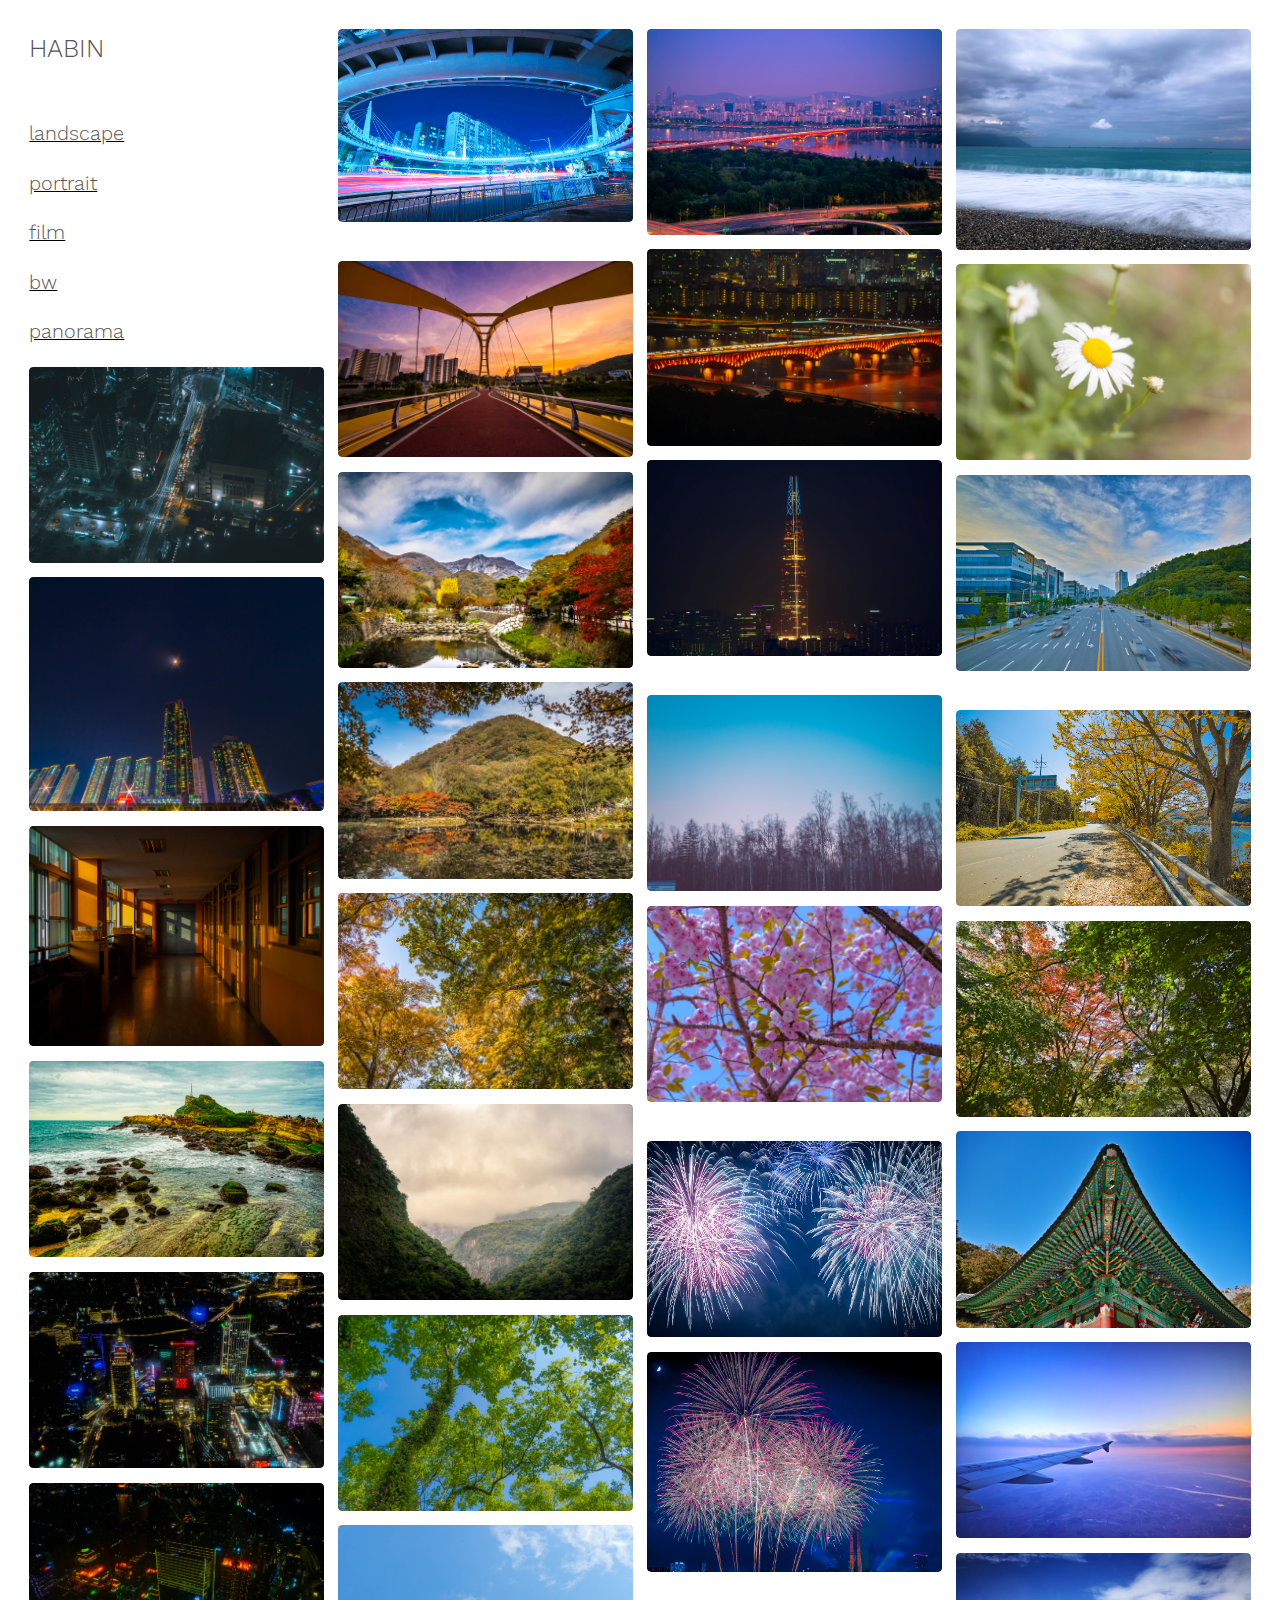
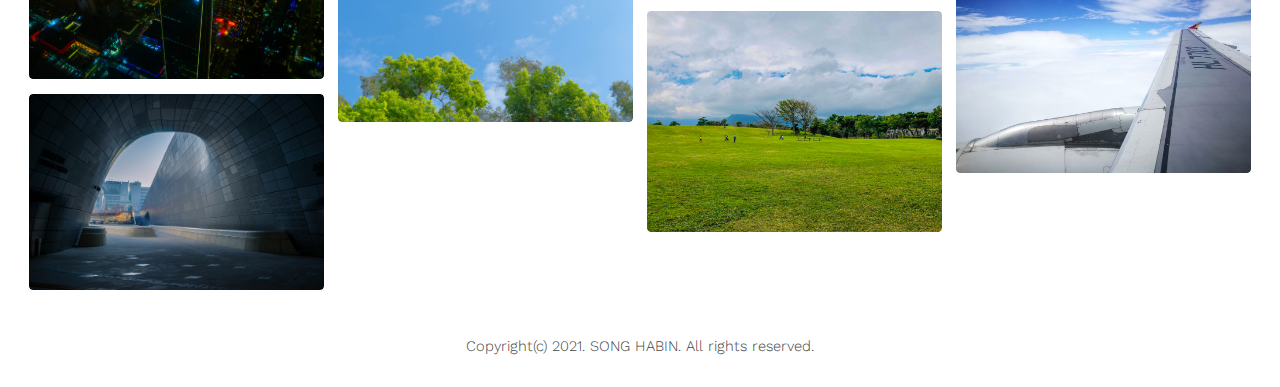
==== index.html @ 53f18022 "Update index.html" ====
<!DOCTYPE HTML>
<!--
	Radius by TEMPLATED
	templated.co @templatedco
	Released for free under the Creative Commons Attribution 3.0 license (templated.co/license)
-->
<html>
	<head>
		<title>HABIN</title>
		<meta charset="utf-8" />
		<meta name="viewport" content="width=device-width, initial-scale=1" />
		<link rel="stylesheet" href="assets/css/main.css" />
	</head>
	<body>

		

		<!-- Main -->
			<div id="main">
                
				<div class="inner">
					<div class="columns">
						<h2>HABIN<p></p></h2>
                        <a href="index.html"><h3>landscape</h3></a>
                        <a href="index2.html"><h3>portrait</h3></a>
                        <a href="index3.html"><h3>film</h3></a>
                        <a href="index4.html"><h3>bw</h3></a>
                        <a href="index5.html"><h3>panorama</h3></a>

						<!-- Column 1 (horizontal, vertical, horizontal, vertical) -->
                            <div class="image fit">
								<a href=""><img src="images/Landscape/02.jpg" alt="" /></a>
							</div>
                            <div class="image fit">
								<a href=""><img src="images/Landscape/03.jpg" alt="" /></a>
							</div>
                            <div class="image fit">
								<a href=""><img src="images/Landscape/04.jpg" alt="" /></a>
							</div>
                        
                            <div class="image fit">
								<a href=""><img src="images/Landscape/06.jpg" alt="" /></a>
							</div>
                            <div class="image fit">
								<a href=""><img src="images/Landscape/07.jpg" alt="" /></a>
							</div>
							<div class="image fit">
								<a href=""><img src="images/Landscape/08.jpg" alt="" /></a>
							</div>
                            <div class="image fit">
								<a href=""><img src="images/Landscape/09.jpg" alt="" /></a>
							</div>
                            <div class="image fit">
								<a href=""><img src="images/Landscape/010.jpg" alt="" /></a>
							</div>
                            <div class="image fit">
								<a href=""><img src="images/Landscape/011.jpg" alt="" /></a>
							</div>
                            <div class="image fit">
								<a href=""><img src="images/Landscape/012.jpg" alt="" /></a>
							</div>
                            <div class="image fit">
								<a href=""><img src="images/Landscape/013.jpg" alt="" /></a>
							</div>
                            <div class="image fit">
								<a href=""><img src="images/Landscape/014.jpg" alt="" /></a>
							</div>
							<div class="image fit">
								<a href=""><img src="images/Landscape/015.jpg" alt="" /></a>
							</div>
                            <div class="image fit">
								<a href=""><img src="images/Landscape/016.jpg" alt="" /></a>
							</div>
                            <div class="image fit">
								<a href=""><img src="images/Landscape/017.jpg" alt="" /></a>
							</div>
                            <div class="image fit">
								<a href=""><img src="images/Landscape/018.jpg" alt="" /></a>
							</div>
                            <div class="image fit">
								<a href=""><img src="images/Landscape/019.jpg" alt="" /></a>
							</div>
                            <div class="image fit">
								<a href=""><img src="images/Landscape/020.jpg" alt="" /></a>
							</div>
                            <div class="image fit">
								<a href=""><img src="images/Landscape/021.jpg" alt="" /></a>
							</div>
                            <div class="image fit">
								<a href=""><img src="images/Landscape/022.jpg" alt="" /></a>
							</div>
                            <div class="image fit">
								<a href=""><img src="images/Landscape/023.jpg" alt="" /></a>
							</div>
                            <div class="image fit">
								<a href=""><img src="images/Landscape/024.jpg" alt="" /></a>
							</div>
                            <div class="image fit">
								<a href=""><img src="images/Landscape/025.jpg" alt="" /></a>
							</div>
                        
                            <div class="image fit">
								<a href=""><img src="images/Landscape/026.jpg" alt="" /></a>
							</div>
                            <div class="image fit">
								<a href=""><img src="images/Landscape/027.jpg" alt="" /></a>
							</div>
							<div class="image fit">
								<a href=""><img src="images/Landscape/028.jpg" alt="" /></a>
							</div>
                            <div class="image fit">
								<a href=""><img src="images/Landscape/029.jpg" alt="" /></a>
							</div>
                            <div class="image fit">
								<a href=""><img src="images/Landscape/030.jpg" alt="" /></a>
							</div>
                            <div class="image fit">
								<a href=""><img src="images/Landscape/031.jpg" alt="" /></a>
							</div>
                            <div class="image fit">
								<a href=""><img src="images/Landscape/032.jpg" alt="" /></a>
							</div>
                            <div class="image fit">
								<a href=""><img src="images/Landscape/034.jpg" alt="" /></a>
							</div>
							<div class="image fit">
								<a href=""><img src="images/Landscape/035.jpg" alt="" /></a>
							</div>
                            <div class="image fit">
								<a href=""><img src="images/Landscape/037.jpg" alt="" /></a>
							</div>
                            <div class="image fit">
								<a href=""><img src="images/Landscape/038.jpg" alt="" /></a>
							</div>
                            <div class="image fit">
								<a href=""><img src="images/Landscape/040.jpg" alt="" /></a>
							</div>
                            <div class="image fit">
								<a href=""><img src="images/Landscape/air.jpg" alt="" /></a>
							</div>
                            
							
					</div>
				</div>
			</div>
        <p style="text-align:center;">Copyright(c) 2021. SONG HABIN. All rights reserved.</p>

		<!-- Scripts -->
			<script src="assets/js/jquery.min.js"></script>
			<script src="assets/js/skel.min.js"></script>
			<script src="assets/js/util.js"></script>
			<script src="assets/js/main.js"></script>

	</body>
</html>
---- assets/css/main.css ----
@import url(font-awesome.min.css);
@import url(https://fonts.googleapis.com/css?family=Pattaya|Work+Sans:400,200,300);

/*
	Radius by TEMPLATED
	templated.co @templatedco
	Released for free under the Creative Commons Attribution 3.0 license (templated.co/license)
*/

/* Reset */

	html, body, div, span, applet, object, iframe, h1, h2, h3, h4, h5, h6, p, blockquote, pre, a, abbr, acronym, address, big, cite, code, del, dfn, em, img, ins, kbd, q, s, samp, small, strike, strong, sub, sup, tt, var, b, u, i, center, dl, dt, dd, ol, ul, li, fieldset, form, label, legend, table, caption, tbody, tfoot, thead, tr, th, td, article, aside, canvas, details, embed, figure, figcaption, footer, header, hgroup, menu, nav, output, ruby, section, summary, time, mark, audio, video {
		margin: 0;
		padding: 0;
		border: 0;
		font-size: 100%;
		font: inherit;
		vertical-align: baseline;
	}

	article, aside, details, figcaption, figure, footer, header, hgroup, menu, nav, section {
		display: block;
	}

	body {
		line-height: 1;
	}

	ol, ul {
		list-style: none;
	}

	blockquote, q {
		quotes: none;
	}

	blockquote:before, blockquote:after, q:before, q:after {
		content: '';
		content: none;
	}

	table {
		border-collapse: collapse;
		border-spacing: 0;
	}

	body {
		-webkit-text-size-adjust: none;
	}

/* Box Model */

	*, *:before, *:after {
		-moz-box-sizing: border-box;
		-webkit-box-sizing: border-box;
		box-sizing: border-box;
	}

/* Basic */

	@-ms-viewport {
		width: device-width;
	}

	@media screen and (max-width: 480px) {

		html, body {
			min-width: 320px;
		}

	}

	body {
		background: #fff;
	}

		body.is-loading *, body.is-loading *:before, body.is-loading *:after {
			-moz-animation: none !important;
			-webkit-animation: none !important;
			-ms-animation: none !important;
			animation: none !important;
			-moz-transition: none !important;
			-webkit-transition: none !important;
			-ms-transition: none !important;
			transition: none !important;
		}

/* Type */

	body {
		background-color: #fff;
		color: #444;
	}

	body, input, select, textarea {
		font-family: "Work Sans", sans-serif;
		font-size: 13pt;
		font-weight: 300;
		line-height: 1.65;
	}

		@media screen and (max-width: 1680px) {

			body, input, select, textarea {
				font-size: 11pt;
			}

		}

		@media screen and (max-width: 1280px) {

			body, input, select, textarea {
				font-size: 11pt;
			}

		}

		@media screen and (max-width: 980px) {

			body, input, select, textarea {
				font-size: 12pt;
			}

		}

		@media screen and (max-width: 736px) {

			body, input, select, textarea {
				font-size: 12pt;
			}

		}

		@media screen and (max-width: 480px) {

			body, input, select, textarea {
				font-size: 12pt;
			}

		}

	a {
		text-decoration: underline;
		outline: 0;
	}

		a:hover {
			text-decoration: none;
		}

	strong, b {
		font-weight: 300;
	}

	em, i {
		font-style: italic;
	}

	p {
		margin: 0 0 2em 0;
	}

	h1, h2, h3, h4, h5, h6 {
		font-weight: 300;
		line-height: 1.5;
		margin: 0 0 1em 0;
	}

		h1 a, h2 a, h3 a, h4 a, h5 a, h6 a {
			color: inherit;
			text-decoration: none;
		}

	h2 {
		font-size: 1.75em;
	}

	h3 {
		font-size: 1.35em;
	}

	h4 {
		font-size: 1.1em;
	}

	h5 {
		font-size: 0.9em;
	}

	h6 {
		font-size: 0.7em;
	}

	sub {
		font-size: 0.8em;
		position: relative;
		top: 0.5em;
	}

	sup {
		font-size: 0.8em;
		position: relative;
		top: -0.5em;
	}

	blockquote {
		border-left: solid 4px;
		font-style: italic;
		margin: 0 0 2em 0;
		padding: 0.5em 0 0.5em 2em;
	}

	code {
		border-radius: 4px;
		border: solid 1px;
		font-family: "Courier New", monospace;
		font-size: 0.9em;
		margin: 0 0.25em;
		padding: 0.25em 0.65em;
	}

	pre {
		-webkit-overflow-scrolling: touch;
		font-family: "Courier New", monospace;
		font-size: 0.9em;
		margin: 0 0 2em 0;
	}

		pre code {
			display: block;
			line-height: 1.75;
			padding: 1em 1.5em;
			overflow-x: auto;
		}

	hr {
		border: 0;
		border-bottom: solid 1px;
		margin: 2em 0;
	}

		hr.major {
			margin: 3em 0;
		}

	.align-left {
		text-align: left;
	}

	.align-center {
		text-align: center;
	}

	.align-right {
		text-align: right;
	}

	input, select, textarea {
		color: #555;
	}

	a {
		color: #000000;
	}

	strong, b {
		color: #555;
	}

	h1, h2, h3, h4, h5, h6 {
		color: #555;
	}

	blockquote {
		border-left-color: rgba(144, 144, 144, 0.25);
	}

	code {
		background: rgba(144, 144, 144, 0.075);
		border-color: rgba(144, 144, 144, 0.25);
	}

	hr {
		border-bottom-color: rgba(144, 144, 144, 0.25);
	}

/* Box */

	.box {
		border-radius: 4px;
		border: solid 1px;
		margin-bottom: 2em;
		padding: 1.5em;
	}

		.box > :last-child,
		.box > :last-child > :last-child,
		.box > :last-child > :last-child > :last-child {
			margin-bottom: 0;
		}

		.box.alt {
			border: 0;
			border-radius: 0;
			padding: 0;
		}

	.box {
		border-color: rgba(144, 144, 144, 0.25);
	}

/* Button */

	input[type="submit"],
	input[type="reset"],
	input[type="button"],
	button,
	.button {
		-moz-appearance: none;
		-webkit-appearance: none;
		-ms-appearance: none;
		appearance: none;
		-moz-transition: background-color 0.2s ease-in-out, color 0.2s ease-in-out;
		-webkit-transition: background-color 0.2s ease-in-out, color 0.2s ease-in-out;
		-ms-transition: background-color 0.2s ease-in-out, color 0.2s ease-in-out;
		transition: background-color 0.2s ease-in-out, color 0.2s ease-in-out;
		border-radius: 4px;
		border: 0;
		cursor: pointer;
		display: inline-block;
		font-weight: 300;
		height: 2.85em;
		line-height: 2.95em;
		padding: 0 2.5em;
		text-align: center;
		text-decoration: none;
		white-space: nowrap;
	}

		input[type="submit"].icon,
		input[type="reset"].icon,
		input[type="button"].icon,
		button.icon,
		.button.icon {
			padding-left: 1.35em;
		}

			input[type="submit"].icon:before,
			input[type="reset"].icon:before,
			input[type="button"].icon:before,
			button.icon:before,
			.button.icon:before {
				margin-right: 0.5em;
			}

		input[type="submit"].alt,
		input[type="reset"].alt,
		input[type="button"].alt,
		button.alt,
		.button.alt {
			background: #FFF;
			color: #000000;
		}

		input[type="submit"].fit,
		input[type="reset"].fit,
		input[type="button"].fit,
		button.fit,
		.button.fit {
			display: block;
			margin: 0 0 1em 0;
			width: 100%;
		}

		input[type="submit"].small,
		input[type="reset"].small,
		input[type="button"].small,
		button.small,
		.button.small {
			font-size: 0.8em;
		}

		input[type="submit"].big,
		input[type="reset"].big,
		input[type="button"].big,
		button.big,
		.button.big {
			font-size: 1.35em;
		}

		input[type="submit"].disabled, input[type="submit"]:disabled,
		input[type="reset"].disabled,
		input[type="reset"]:disabled,
		input[type="button"].disabled,
		input[type="button"]:disabled,
		button.disabled,
		button:disabled,
		.button.disabled,
		.button:disabled {
			-moz-pointer-events: none;
			-webkit-pointer-events: none;
			-ms-pointer-events: none;
			pointer-events: none;
			opacity: 0.25;
		}

		@media screen and (max-width: 480px) {

			input[type="submit"],
			input[type="reset"],
			input[type="button"],
			button,
			.button {
				padding: 0;
			}

		}

/* Form */

	form {
		margin: 0 0 2em 0;
	}

	label {
		display: block;
		font-size: 0.9em;
		font-weight: 300;
		margin: 0 0 1em 0;
	}

	input[type="text"],
	input[type="password"],
	input[type="email"],
	select,
	textarea {
		-moz-appearance: none;
		-webkit-appearance: none;
		-ms-appearance: none;
		appearance: none;
		border-radius: 4px;
		border: none;
		border: solid 1px;
		color: inherit;
		display: block;
		outline: 0;
		padding: 0 1em;
		text-decoration: none;
		width: 100%;
	}

		input[type="text"]:invalid,
		input[type="password"]:invalid,
		input[type="email"]:invalid,
		select:invalid,
		textarea:invalid {
			box-shadow: none;
		}

	.select-wrapper {
		text-decoration: none;
		display: block;
		position: relative;
	}

		.select-wrapper:before {
			-moz-osx-font-smoothing: grayscale;
			-webkit-font-smoothing: antialiased;
			font-family: FontAwesome;
			font-style: normal;
			font-weight: normal;
			text-transform: none !important;
		}

		.select-wrapper:before {
			content: '\f078';
			display: block;
			height: 2.75em;
			line-height: 2.75em;
			pointer-events: none;
			position: absolute;
			right: 0;
			text-align: center;
			top: 0;
			width: 2.75em;
		}

		.select-wrapper select::-ms-expand {
			display: none;
		}

	input[type="text"],
	input[type="password"],
	input[type="email"],
	select {
		height: 2.75em;
	}

	textarea {
		padding: 0.75em 1em;
	}

	input[type="checkbox"],
	input[type="radio"] {
		-moz-appearance: none;
		-webkit-appearance: none;
		-ms-appearance: none;
		appearance: none;
		display: block;
		float: left;
		margin-right: -2em;
		opacity: 0;
		width: 1em;
		z-index: -1;
	}

		input[type="checkbox"] + label,
		input[type="radio"] + label {
			text-decoration: none;
			cursor: pointer;
			display: inline-block;
			font-size: 1em;
			font-weight: 300;
			padding-left: 2.4em;
			padding-right: 0.75em;
			position: relative;
		}

			input[type="checkbox"] + label:before,
			input[type="radio"] + label:before {
				-moz-osx-font-smoothing: grayscale;
				-webkit-font-smoothing: antialiased;
				font-family: FontAwesome;
				font-style: normal;
				font-weight: normal;
				text-transform: none !important;
			}

			input[type="checkbox"] + label:before,
			input[type="radio"] + label:before {
				border-radius: 4px;
				border: solid 1px;
				content: '';
				display: inline-block;
				height: 1.65em;
				left: 0;
				line-height: 1.58125em;
				position: absolute;
				text-align: center;
				top: 0;
				width: 1.65em;
			}

		input[type="checkbox"]:checked + label:before,
		input[type="radio"]:checked + label:before {
			content: '\f00c';
		}

	input[type="checkbox"] + label:before {
		border-radius: 4px;
	}

	input[type="radio"] + label:before {
		border-radius: 100%;
	}

	::-webkit-input-placeholder {
		opacity: 1.0;
	}

	:-moz-placeholder {
		opacity: 1.0;
	}

	::-moz-placeholder {
		opacity: 1.0;
	}

	:-ms-input-placeholder {
		opacity: 1.0;
	}

	.formerize-placeholder {
		opacity: 1.0;
	}

	label {
		color: #555;
	}

	input[type="text"],
	input[type="password"],
	input[type="email"],
	select,
	textarea {
		background: rgba(144, 144, 144, 0.075);
		border-color: rgba(144, 144, 144, 0.25);
	}

		input[type="text"]:focus,
		input[type="password"]:focus,
		input[type="email"]:focus,
		select:focus,
		textarea:focus {
			border-color: #000000;
			box-shadow: 0 0 0 1px #000000;
		}

	.select-wrapper:before {
		color: rgba(144, 144, 144, 0.25);
	}

	input[type="checkbox"] + label,
	input[type="radio"] + label {
		color: #444;
	}

		input[type="checkbox"] + label:before,
		input[type="radio"] + label:before {
			background: rgba(144, 144, 144, 0.075);
			border-color: rgba(144, 144, 144, 0.25);
		}

	input[type="checkbox"]:checked + label:before,
	input[type="radio"]:checked + label:before {
		background-color: #000000;
		border-color: #000000;
		color: #ffffff;
	}

	input[type="checkbox"]:focus + label:before,
	input[type="radio"]:focus + label:before {
		border-color: #000000;
		box-shadow: 0 0 0 1px #000000;
	}

	::-webkit-input-placeholder {
		color: #bbb !important;
	}

	:-moz-placeholder {
		color: #bbb !important;
	}

	::-moz-placeholder {
		color: #bbb !important;
	}

	:-ms-input-placeholder {
		color: #bbb !important;
	}

	.formerize-placeholder {
		color: #bbb !important;
	}

/* Icon */

	.icon {
		text-decoration: none;
		border-bottom: none;
		position: relative;
	}

		.icon:before {
			-moz-osx-font-smoothing: grayscale;
			-webkit-font-smoothing: antialiased;
			font-family: FontAwesome;
			font-style: normal;
			font-weight: normal;
			text-transform: none !important;
		}

		.icon > .label {
			display: none;
		}

/* Image */

	.image {
		border-radius: 4px;
		border: 0;
		display: inline-block;
		position: relative;
	}

		.image img {
			border-radius: 4px;
			display: block;
		}

		.image.left, .image.right {
			max-width: 40%;
		}

			.image.left img, .image.right img {
				width: 100%;
			}

		.image.left {
			float: left;
			margin: 0 1.5em 1em 0;
			top: 0.25em;
		}

		.image.right {
			float: right;
			margin: 0 0 1em 1.5em;
			top: 0.25em;
		}

		.image.fit {
			display: block;
			margin: 0 0 2em 0;
			width: 100%;
		}

			.image.fit img {
				width: 100%;
			}

		.image.main {
			display: block;
			margin: 0 0 3em 0;
			width: 100%;
		}

			.image.main img {
				width: 100%;
			}

/* List */

	ol {
		list-style: decimal;
		margin: 0 0 2em 0;
		padding-left: 1.25em;
	}

		ol li {
			padding-left: 0.25em;
		}

	ul {
		list-style: disc;
		margin: 0 0 2em 0;
		padding-left: 1em;
	}

		ul li {
			padding-left: 0.5em;
		}

		ul.alt {
			list-style: none;
			padding-left: 0;
		}

			ul.alt li {
				border-top: solid 1px;
				padding: 0.5em 0;
			}

				ul.alt li:first-child {
					border-top: 0;
					padding-top: 0;
				}

		ul.icons {
			cursor: default;
			list-style: none;
			padding-left: 0;
		}

			ul.icons li {
				display: inline-block;
				padding: 0 1em 0 0;
			}

				ul.icons li:last-child {
					padding-right: 0;
				}

				ul.icons li .icon:before {
					font-size: 2em;
				}

		ul.actions {
			cursor: default;
			list-style: none;
			padding-left: 0;
		}

			ul.actions li {
				display: inline-block;
				padding: 0 1em 0 0;
				vertical-align: middle;
			}

				ul.actions li:last-child {
					padding-right: 0;
				}

			ul.actions.small li {
				padding: 0 0.5em 0 0;
			}

			ul.actions.vertical li {
				display: block;
				padding: 1em 0 0 0;
			}

				ul.actions.vertical li:first-child {
					padding-top: 0;
				}

				ul.actions.vertical li > * {
					margin-bottom: 0;
				}

			ul.actions.vertical.small li {
				padding: 0.5em 0 0 0;
			}

				ul.actions.vertical.small li:first-child {
					padding-top: 0;
				}

			ul.actions.fit {
				display: table;
				margin-left: -1em;
				padding: 0;
				table-layout: fixed;
				width: calc(100% + 1em);
			}

				ul.actions.fit li {
					display: table-cell;
					padding: 0 0 0 1em;
				}

					ul.actions.fit li > * {
						margin-bottom: 0;
					}

				ul.actions.fit.small {
					margin-left: -0.5em;
					width: calc(100% + 0.5em);
				}

					ul.actions.fit.small li {
						padding: 0 0 0 0.5em;
					}

			@media screen and (max-width: 480px) {

				ul.actions {
					margin: 0 0 2em 0;
				}

					ul.actions li {
						padding: 1em 0 0 0;
						display: block;
						text-align: center;
						width: 100%;
					}

						ul.actions li:first-child {
							padding-top: 0;
						}

						ul.actions li > * {
							width: 100%;
							margin: 0 !important;
						}

							ul.actions li > *.icon:before {
								margin-left: -2em;
							}

					ul.actions.small li {
						padding: 0.5em 0 0 0;
					}

						ul.actions.small li:first-child {
							padding-top: 0;
						}

			}

	dl {
		margin: 0 0 2em 0;
	}

		dl dt {
			display: block;
			font-weight: 300;
			margin: 0 0 1em 0;
		}

		dl dd {
			margin-left: 2em;
		}

	ul.alt li {
		border-top-color: rgba(144, 144, 144, 0.25);
	}

/* Columns */

	.columns {
		position: relative;
		-moz-column-count: 4;
		-webkit-column-count: 4;
		column-count: 4;
		-moz-column-gap: 1em;
		-webkit-column-gap: 1em;
		column-gap: 1em;
	}

		.columns .image {
			position: relative;
			display: inline-block;
			margin: 0 0 .5em;
			width: 100%;
			overflow: hidden;
		}

			.columns .image img {
				-moz-transition: -moz-transform 0.2s ease-in-out;
				-webkit-transition: -webkit-transform 0.2s ease-in-out;
				-ms-transition: -ms-transform 0.2s ease-in-out;
				transition: transform 0.2s ease-in-out;
				-webkit-backface-visibility: hidden;
				-webkit-transform: translate3D(0, 0, 0);
			}

			.columns .image:hover img {
				-moz-transform: scale(1.1);
				-webkit-transform: scale(1.1);
				-ms-transform: scale(1.1);
				transform: scale(1.1);
			}

		@media screen and (max-width: 736px) {

			.columns {
				-moz-column-count: 2;
				-webkit-column-count: 2;
				column-count: 2;
			}

		}

		@media screen and (max-width: 480px) {

			.columns {
				-moz-column-count: 1;
				-webkit-column-count: 1;
				column-count: 1;
			}

		}

/* Preview */

	#preview {
		position: relative;
		padding: 1em;
	}

		#preview .inner {
			max-width: 70em;
			margin: 0 auto;
		}

		#preview .image {
			margin: 0;
		}

		#preview.vertical .inner {
			display: -ms-flexbox;
			display: -moz-flex;
			display: -webkit-flex;
			display: -ms-flex;
			display: flex;
		}

			#preview.vertical .inner .image {
				-ms-flex: 1 1 calc(100% - 50px);
				flex: 1 1 calc(100% - 50px);
				max-width: 100%;
				width: 50%;
			}

			#preview.vertical .inner .content {
				-ms-flex: 1 1 calc(100% - 50px);
				flex: 1 1 calc(100% - 50px);
				max-width: 100%;
				width: 50%;
			}

		#preview .nav {
			-moz-transition: background-color 0.2s ease-in-out;
			-webkit-transition: background-color 0.2s ease-in-out;
			-ms-transition: background-color 0.2s ease-in-out;
			transition: background-color 0.2s ease-in-out;
			position: fixed;
			height: 2em;
			width: 2em;
			background: #fff;
			border-radius: 100%;
			line-height: 2em;
			top: 50%;
			font-size: 1.75em;
			text-align: center;
			z-index: 10003;
		}

			#preview .nav:hover {
				background: #FFF;
			}

			#preview .nav.previous {
				left: -.4em;
			}

			#preview .nav.next {
				right: -.4em;
			}

		#preview .content {
			padding: 3em 2em;
		}

			#preview .content header h2 {
				font-size: 2.5em;
				color: #000000;
			}

		@media screen and (max-width: 1680px) {

			#preview .inner {
				max-width: 55em;
			}

		}

		@media screen and (max-width: 980px) {

			#preview.vertical .inner {
				-moz-flex-wrap: wrap;
				-webkit-flex-wrap: wrap;
				-ms-flex-wrap: wrap;
				flex-wrap: wrap;
			}

		}

		@media screen and (max-width: 736px) {

			#preview .content {
				padding: 2em;
			}

				#preview .content header h2 {
					font-size: 2em;
				}

		}

/* Section/Article */

	section.special, article.special {
		text-align: center;
	}

	header p {
		position: relative;
		margin: 0 0 1.5em 0;
	}

	header h2 + p {
		font-size: 1.25em;
		margin-top: -1em;
	}

	header h3 + p {
		font-size: 1.1em;
		margin-top: -0.8em;
	}

	header h4 + p,
	header h5 + p,
	header h6 + p {
		font-size: 0.9em;
		margin-top: -0.6em;
	}

	header p {
		color: #bbb;
	}

/* Table */

	.table-wrapper {
		-webkit-overflow-scrolling: touch;
		overflow-x: auto;
	}

	table {
		margin: 0 0 2em 0;
		width: 100%;
	}

		table tbody tr {
			border: solid 1px;
			border-left: 0;
			border-right: 0;
		}

		table td {
			padding: 0.75em 0.75em;
		}

		table th {
			font-size: 0.9em;
			font-weight: 300;
			padding: 0 0.75em 0.75em 0.75em;
			text-align: left;
		}

		table thead {
			border-bottom: solid 2px;
		}

		table tfoot {
			border-top: solid 2px;
		}

		table.alt {
			border-collapse: separate;
		}

			table.alt tbody tr td {
				border: solid 1px;
				border-left-width: 0;
				border-top-width: 0;
			}

				table.alt tbody tr td:first-child {
					border-left-width: 1px;
				}

			table.alt tbody tr:first-child td {
				border-top-width: 1px;
			}

			table.alt thead {
				border-bottom: 0;
			}

			table.alt tfoot {
				border-top: 0;
			}

	table tbody tr {
		border-color: rgba(144, 144, 144, 0.25);
	}

		table tbody tr:nth-child(2n + 1) {
			background-color: rgba(144, 144, 144, 0.075);
		}

	table th {
		color: #555;
	}

	table thead {
		border-bottom-color: rgba(144, 144, 144, 0.25);
	}

	table tfoot {
		border-top-color: rgba(144, 144, 144, 0.25);
	}

	table.alt tbody tr td {
		border-color: rgba(144, 144, 144, 0.25);
	}

/* Header */

	#header {
		-moz-transition: background 1s ease-in-out, height 0.2s ease-in-out;
		-webkit-transition: background 1s ease-in-out, height 0.2s ease-in-out;
		-ms-transition: background 1s ease-in-out, height 0.2s ease-in-out;
		transition: background 1s ease-in-out, height 0.2s ease-in-out;
		display: -moz-flex;
		display: -webkit-flex;
		display: -ms-flex;
		display: flex;
		-moz-justify-content: center;
		-webkit-justify-content: center;
		-ms-justify-content: center;
		justify-content: center;
		-moz-align-items: center;
		-webkit-align-items: center;
		-ms-align-items: center;
		align-items: center;
		display: -ms-flexbox;
		-ms-flex-align: center;
		-ms-flex-pack: center;
		background: rgba(254, 254, 254, 0.85);
		position: fixed;
		top: 0;
		width: 100%;
		height: 100vh;
		z-index: 10001;
	}

		#header .inner {
			-moz-transition: height 0.2s ease-in-out, width 0.2s ease-in-out;
			-webkit-transition: height 0.2s ease-in-out, width 0.2s ease-in-out;
			-ms-transition: height 0.2s ease-in-out, width 0.2s ease-in-out;
			transition: height 0.2s ease-in-out, width 0.2s ease-in-out;
			display: -moz-flex;
			display: -webkit-flex;
			display: -ms-flex;
			display: flex;
			-moz-flex-direction: column;
			-webkit-flex-direction: column;
			-ms-flex-direction: column;
			flex-direction: column;
			-moz-justify-content: center;
			-webkit-justify-content: center;
			-ms-justify-content: center;
			justify-content: center;
			-moz-align-items: center;
			-webkit-align-items: center;
			-ms-align-items: center;
			align-items: center;
			display: -ms-flexbox;
			-ms-flex-align: center;
			-ms-flex-pack: center;
			background: #000000;
			border-radius: 100%;
			width: 35em;
			height: 35em;
			padding: 4em;
			text-align: center;
			box-shadow: 0 0 0 1em #FFF;
			cursor: default;
		}

			#header .inner .content {
				-moz-transition: opacity 1s ease-in-out;
				-webkit-transition: opacity 1s ease-in-out;
				-ms-transition: opacity 1s ease-in-out;
				transition: opacity 1s ease-in-out;
				opacity: 1;
			}

				#header .inner .content h1 {
					font-size: 4em;
					font-family: 'Pattaya', sans-serif;
					margin: 0 0 .25em 0;
					color: #fff;
				}

				#header .inner .content h2 {
					font-size: 1.5em;
					color: #fff;
					margin: 0 0 1em 0;
				}

			#header .inner .button {
				-moz-transition: background 1s ease-in-out;
				-webkit-transition: background 1s ease-in-out;
				-ms-transition: background 1s ease-in-out;
				transition: background 1s ease-in-out;
				margin: 0;
				border-radius: 30px;
			}

				#header .inner .button.hidden {
					display: none;
					cursor: pointer;
				}

			#header .inner.hidden {
				display: none;
			}

		#header.hide, #header.preview {
			-moz-transition: background 0.2s ease-in-out, height 1s ease-in-out;
			-webkit-transition: background 0.2s ease-in-out, height 1s ease-in-out;
			-ms-transition: background 0.2s ease-in-out, height 1s ease-in-out;
			transition: background 0.2s ease-in-out, height 1s ease-in-out;
			background: none;
			height: 0;
		}

			#header.hide .inner, #header.preview .inner {
				height: 6em;
				width: 6em;
				padding: 2em;
			}

				#header.hide .inner .content, #header.preview .inner .content {
					opacity: 0;
				}

					#header.hide .inner .content h1, #header.preview .inner .content h1 {
						display: none;
					}

					#header.hide .inner .content h2, #header.preview .inner .content h2 {
						display: none;
					}

			#header.hide .button.big, #header.preview .button.big {
				display: none;
			}

			#header.hide .button.hidden, #header.preview .button.hidden {
				text-decoration: none;
				padding-top: 1.5em;
				padding-left: 0;
				padding-right: 0;
				background: none;
				display: inline-block;
			}

				#header.hide .button.hidden:before, #header.preview .button.hidden:before {
					-moz-osx-font-smoothing: grayscale;
					-webkit-font-smoothing: antialiased;
					font-family: FontAwesome;
					font-style: normal;
					font-weight: normal;
					text-transform: none !important;
				}

				#header.hide .button.hidden:before, #header.preview .button.hidden:before {
					content: '\f015';
					color: #FFF;
					font-size: 1.5em;
				}

				#header.hide .button.hidden span, #header.preview .button.hidden span {
					display: none;
				}

		@media screen and (max-width: 736px) {

			#header .inner {
				width: 25em;
				height: 25em;
				font-size: .75em;
				padding: 3em;
			}

		}

		@media screen and (max-width: 480px) {

			#header .inner {
				width: 26em;
				height: 26em;
				padding: 2em;
				font-size: .65em;
			}

				#header .inner .button {
					padding-left: 2em;
					padding-right: 2em;
				}

		}

/* Main */

	#main {
		padding: 2em;
	}

		#main .inner {
			max-width: 100%;
		}

/* Footer */

	#footer {
		-moz-transition: bottom 0.2s ease;
		-webkit-transition: bottom 0.2s ease;
		-ms-transition: bottom 0.2s ease;
		transition: bottom 0.2s ease;
		position: fixed;
		bottom: -20em;
		color: #FFF;
		left: 0;
		width: 100%;
		text-align: center;
		z-index: 9999;
	}

		#footer.show {
			bottom: 0;
		}

		#footer .info {
			position: relative;
			display: inline-block;
			text-decoration: none;
			border-radius: 50% 50% 0 0;
			background: #000000;
			width: 3em;
			height: 3em;
			margin-bottom: -1.75em;
			color: #FFF;
			font-size: 1.25em;
			padding-top: .35em;
		}

			#footer .info span {
				display: none;
			}

		#footer .inner {
			display: -moz-flex;
			display: -webkit-flex;
			display: -ms-flex;
			display: flex;
			-moz-justify-content: center;
			-webkit-justify-content: center;
			-ms-justify-content: center;
			justify-content: center;
			-moz-align-items: stretch;
			-webkit-align-items: stretch;
			-ms-align-items: stretch;
			align-items: stretch;
			display: -ms-flexbox;
			-ms-flex-align: center;
			-ms-flex-pack: center;
			position: relative;
			z-index: 10003;
			background: #000000;
			padding: 2em;
			height: 20em;
		}

			#footer .inner .content,
			#footer .inner .copyright {
				width: 50%;
				text-align: left;
				color: rgba(255, 255, 255, 0.75);
				padding: 2em;
				display: inline-block;
			}

				#footer .inner .content h3,
				#footer .inner .copyright h3 {
					color: #FFF;
					font-size: 1.75em;
				}

				#footer .inner .content a,
				#footer .inner .copyright a {
					color: #FFF;
				}

					#footer .inner .content a:hover,
					#footer .inner .copyright a:hover {
						color: rgba(255, 255, 255, 0.75);
					}

				#footer .inner .content p,
				#footer .inner .copyright p {
					margin: 0;
				}

			#footer .inner .copyright ul {
				border-bottom: 1px solid rgba(255, 255, 255, 0.15);
				padding-bottom: 1em;
			}

		@media screen and (max-width: 980px) {

			#footer {
				position: relative;
				bottom: 0;
			}

				#footer .inner {
					height: auto;
					display: block;
				}

					#footer .inner .content,
					#footer .inner .copyright {
						display: block;
						width: 100%;
						text-align: center;
					}

				#footer .info {
					display: none;
				}

		}

		@media screen and (max-width: 480px) {

			#footer .inner {
				padding: 2em;
			}

				#footer .inner .content,
				#footer .inner .copyright {
					padding: 1em;
				}

		}
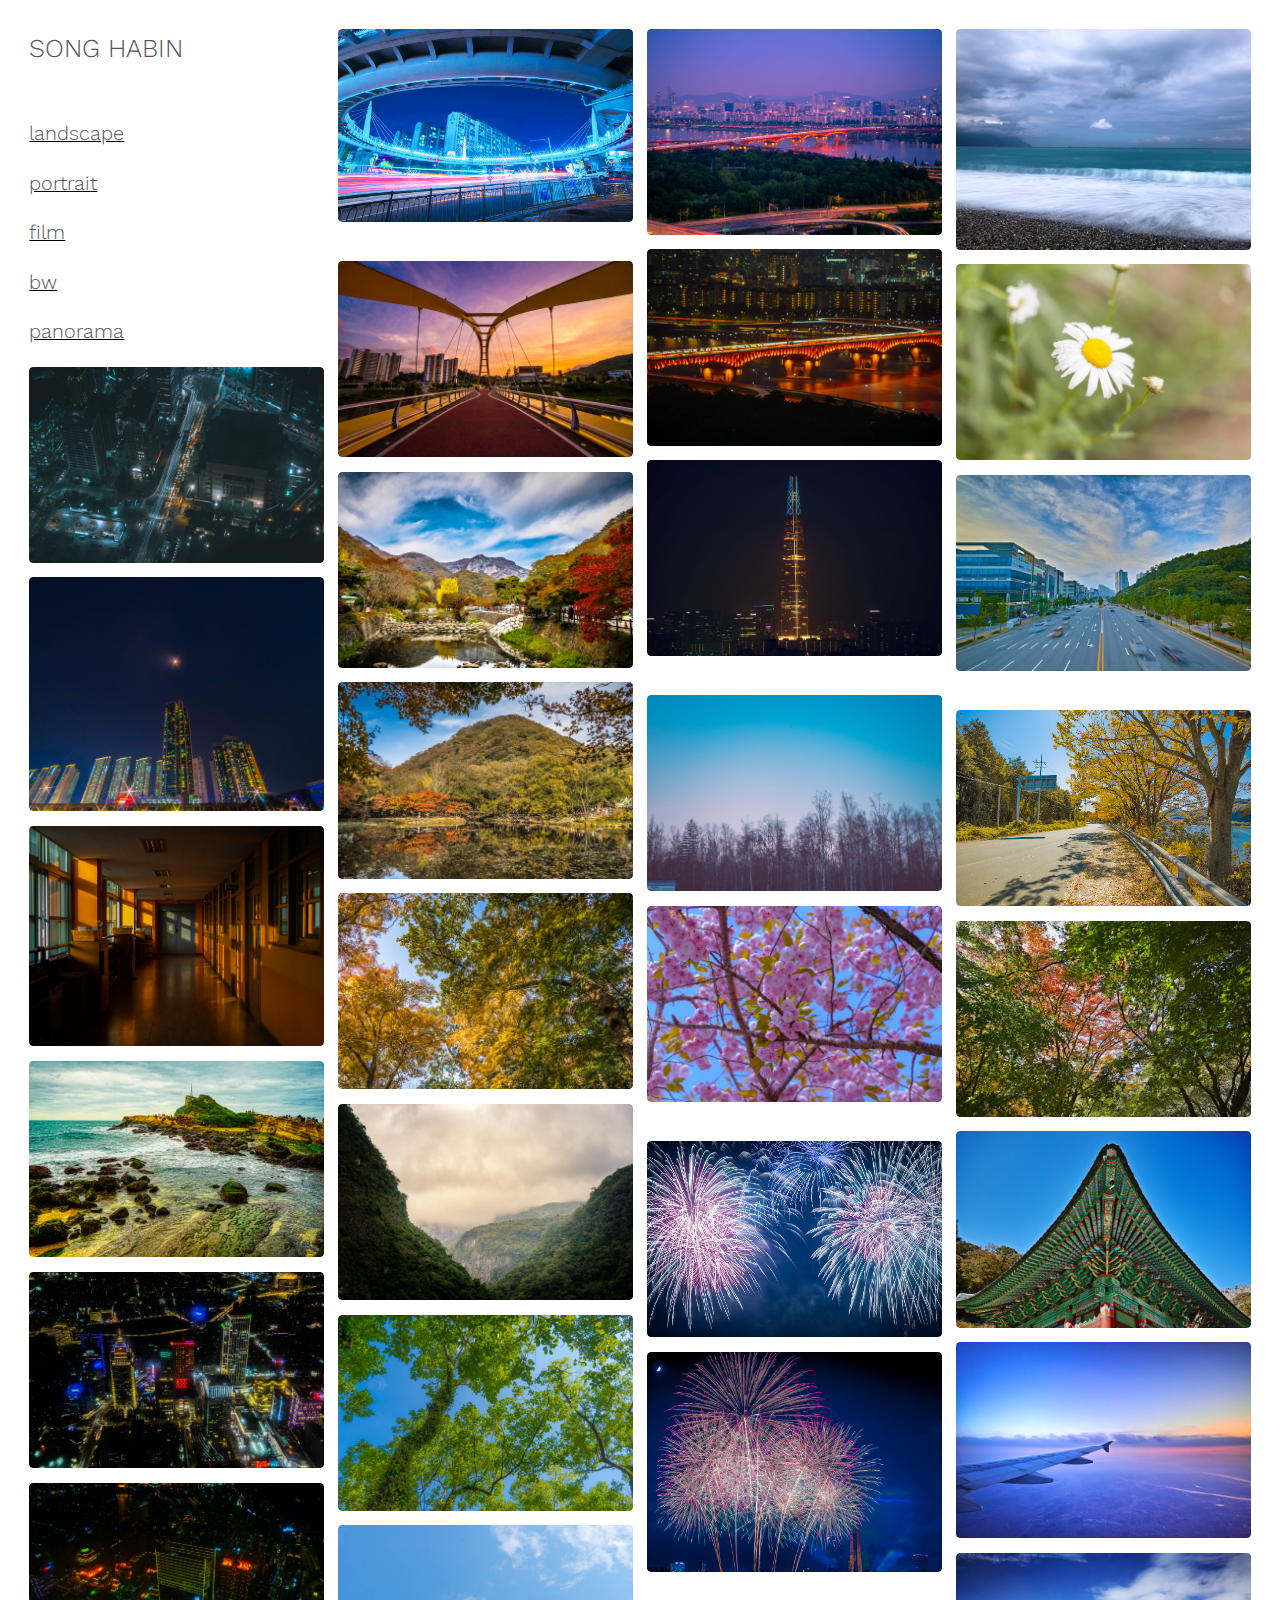
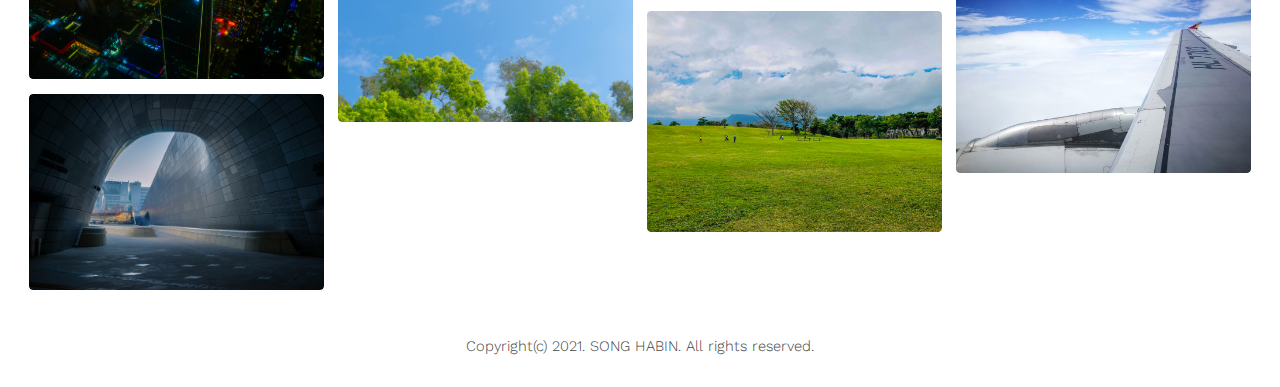
==== commit aa4f9f89: "test" ====
--- a/index.html
+++ b/index.html
@@ -20,7 +20,7 @@
                 
 				<div class="inner">
 					<div class="columns">
-						<h2>HABIN<p></p></h2>
+						<h2>SONG HABIN<p></p></h2>
                         <a href="index.html"><h3>landscape</h3></a>
                         <a href="index2.html"><h3>portrait</h3></a>
                         <a href="index3.html"><h3>film</h3></a>
@@ -138,6 +138,12 @@
                             <div class="image fit">
 								<a href=""><img src="images/Landscape/air.jpg" alt="" /></a>
 							</div>
+                            <div class="image fit">
+								<a href=""><img src="images/Landscape/041.jpg" alt="" /></a>
+							</div>
+                            <div class="image fit">
+								<a href=""><img src="images/Landscape/042.jpg" alt="" /></a>
+							</div>
                             
 							
 					</div>
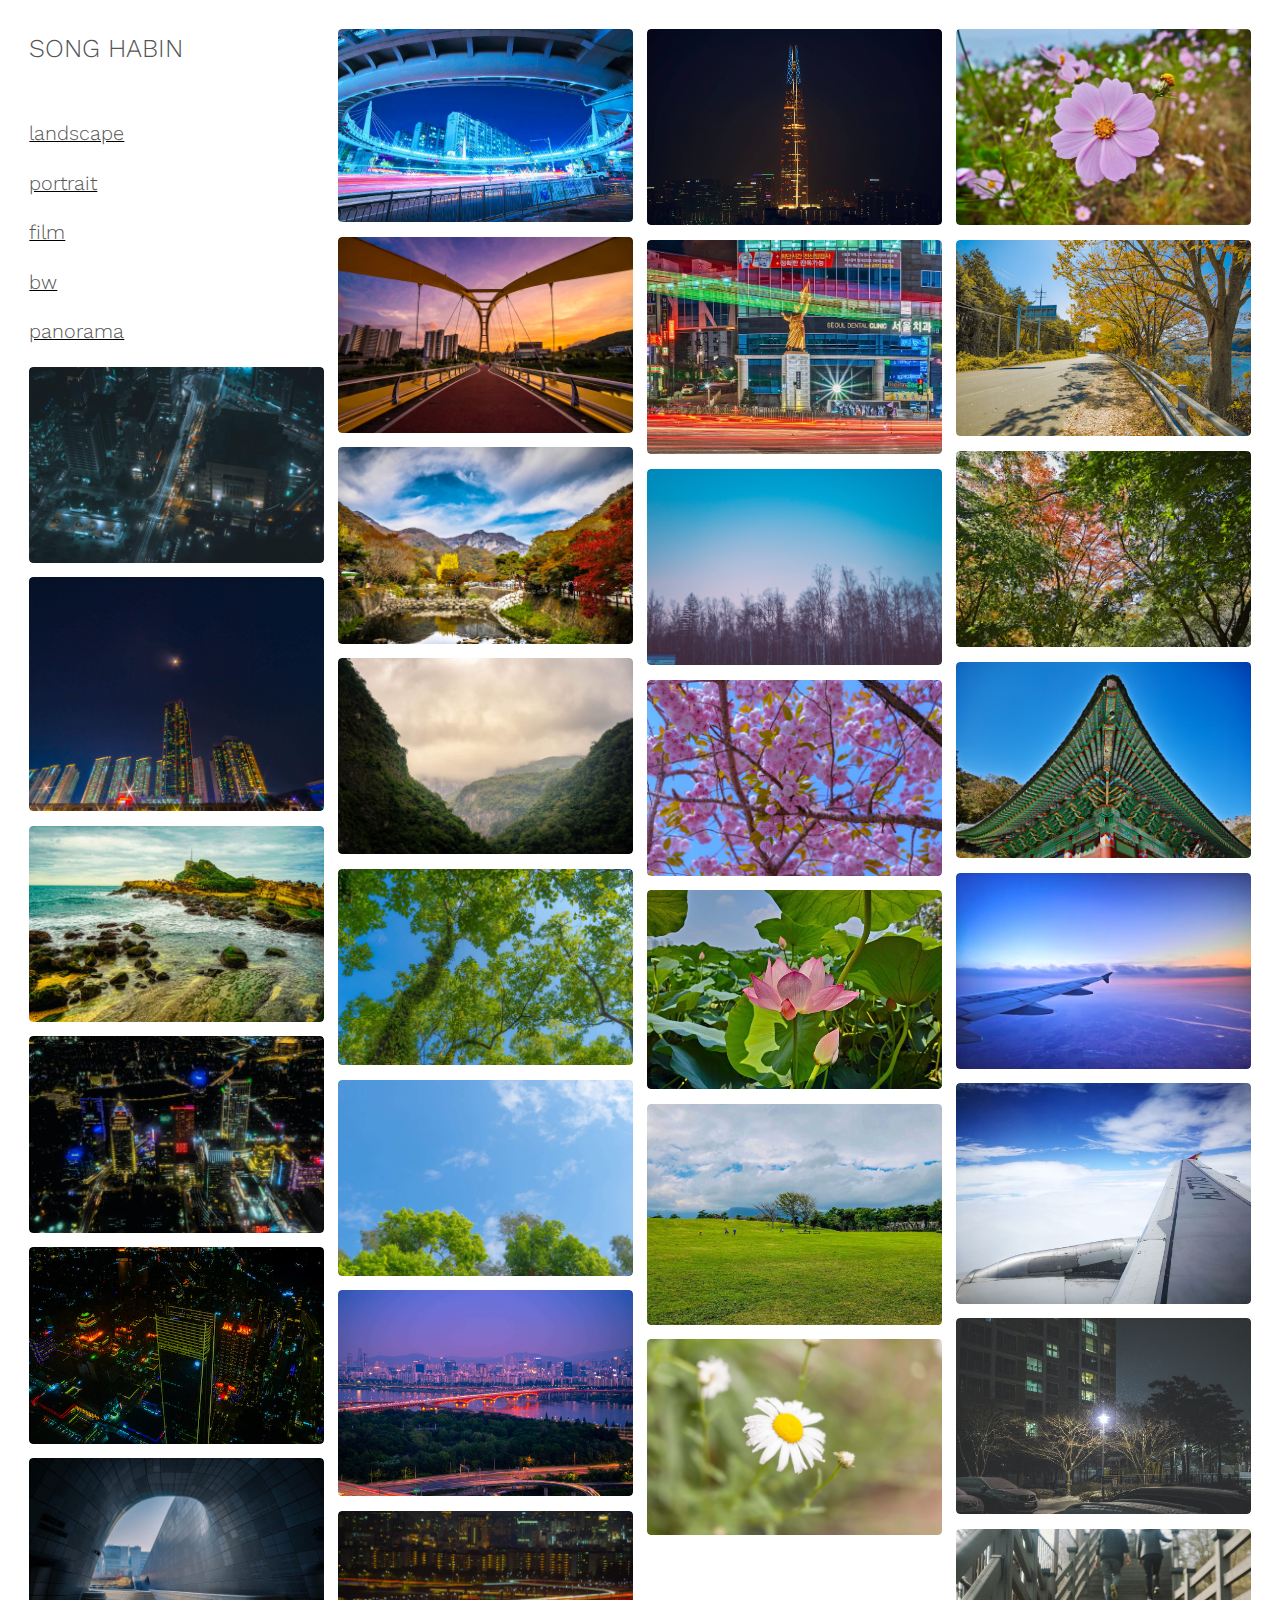
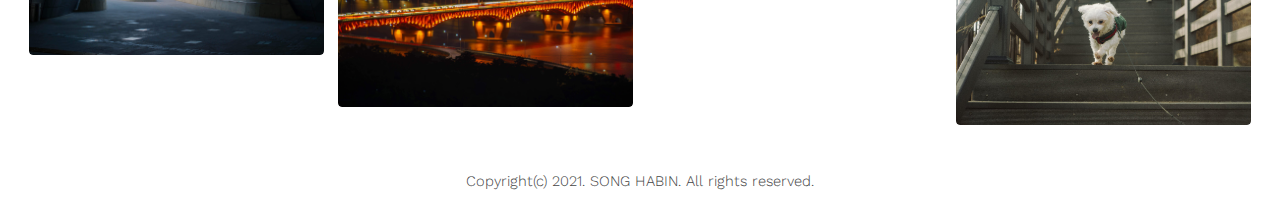
==== commit f4767d04: "photo_remove" ====
--- a/index.html
+++ b/index.html
@@ -35,10 +35,6 @@
 								<a href=""><img src="images/Landscape/03.jpg" alt="" /></a>
 							</div>
                             <div class="image fit">
-								<a href=""><img src="images/Landscape/04.jpg" alt="" /></a>
-							</div>
-                        
-                            <div class="image fit">
 								<a href=""><img src="images/Landscape/06.jpg" alt="" /></a>
 							</div>
                             <div class="image fit">
@@ -54,20 +50,12 @@
 								<a href=""><img src="images/Landscape/010.jpg" alt="" /></a>
 							</div>
                             <div class="image fit">
-								<a href=""><img src="images/Landscape/011.jpg" alt="" /></a>
-							</div>
-                            <div class="image fit">
 								<a href=""><img src="images/Landscape/012.jpg" alt="" /></a>
 							</div>
                             <div class="image fit">
 								<a href=""><img src="images/Landscape/013.jpg" alt="" /></a>
 							</div>
-                            <div class="image fit">
-								<a href=""><img src="images/Landscape/014.jpg" alt="" /></a>
-							</div>
-							<div class="image fit">
-								<a href=""><img src="images/Landscape/015.jpg" alt="" /></a>
-							</div>
+                            
                             <div class="image fit">
 								<a href=""><img src="images/Landscape/016.jpg" alt="" /></a>
 							</div>
@@ -98,28 +86,13 @@
                             <div class="image fit">
 								<a href=""><img src="images/Landscape/025.jpg" alt="" /></a>
 							</div>
-                        
-                            <div class="image fit">
-								<a href=""><img src="images/Landscape/026.jpg" alt="" /></a>
-							</div>
-                            <div class="image fit">
-								<a href=""><img src="images/Landscape/027.jpg" alt="" /></a>
-							</div>
-							<div class="image fit">
-								<a href=""><img src="images/Landscape/028.jpg" alt="" /></a>
-							</div>
                             <div class="image fit">
 								<a href=""><img src="images/Landscape/029.jpg" alt="" /></a>
 							</div>
                             <div class="image fit">
-								<a href=""><img src="images/Landscape/030.jpg" alt="" /></a>
-							</div>
-                            <div class="image fit">
 								<a href=""><img src="images/Landscape/031.jpg" alt="" /></a>
 							</div>
-                            <div class="image fit">
-								<a href=""><img src="images/Landscape/032.jpg" alt="" /></a>
-							</div>
+                            
                             <div class="image fit">
 								<a href=""><img src="images/Landscape/034.jpg" alt="" /></a>
 							</div>
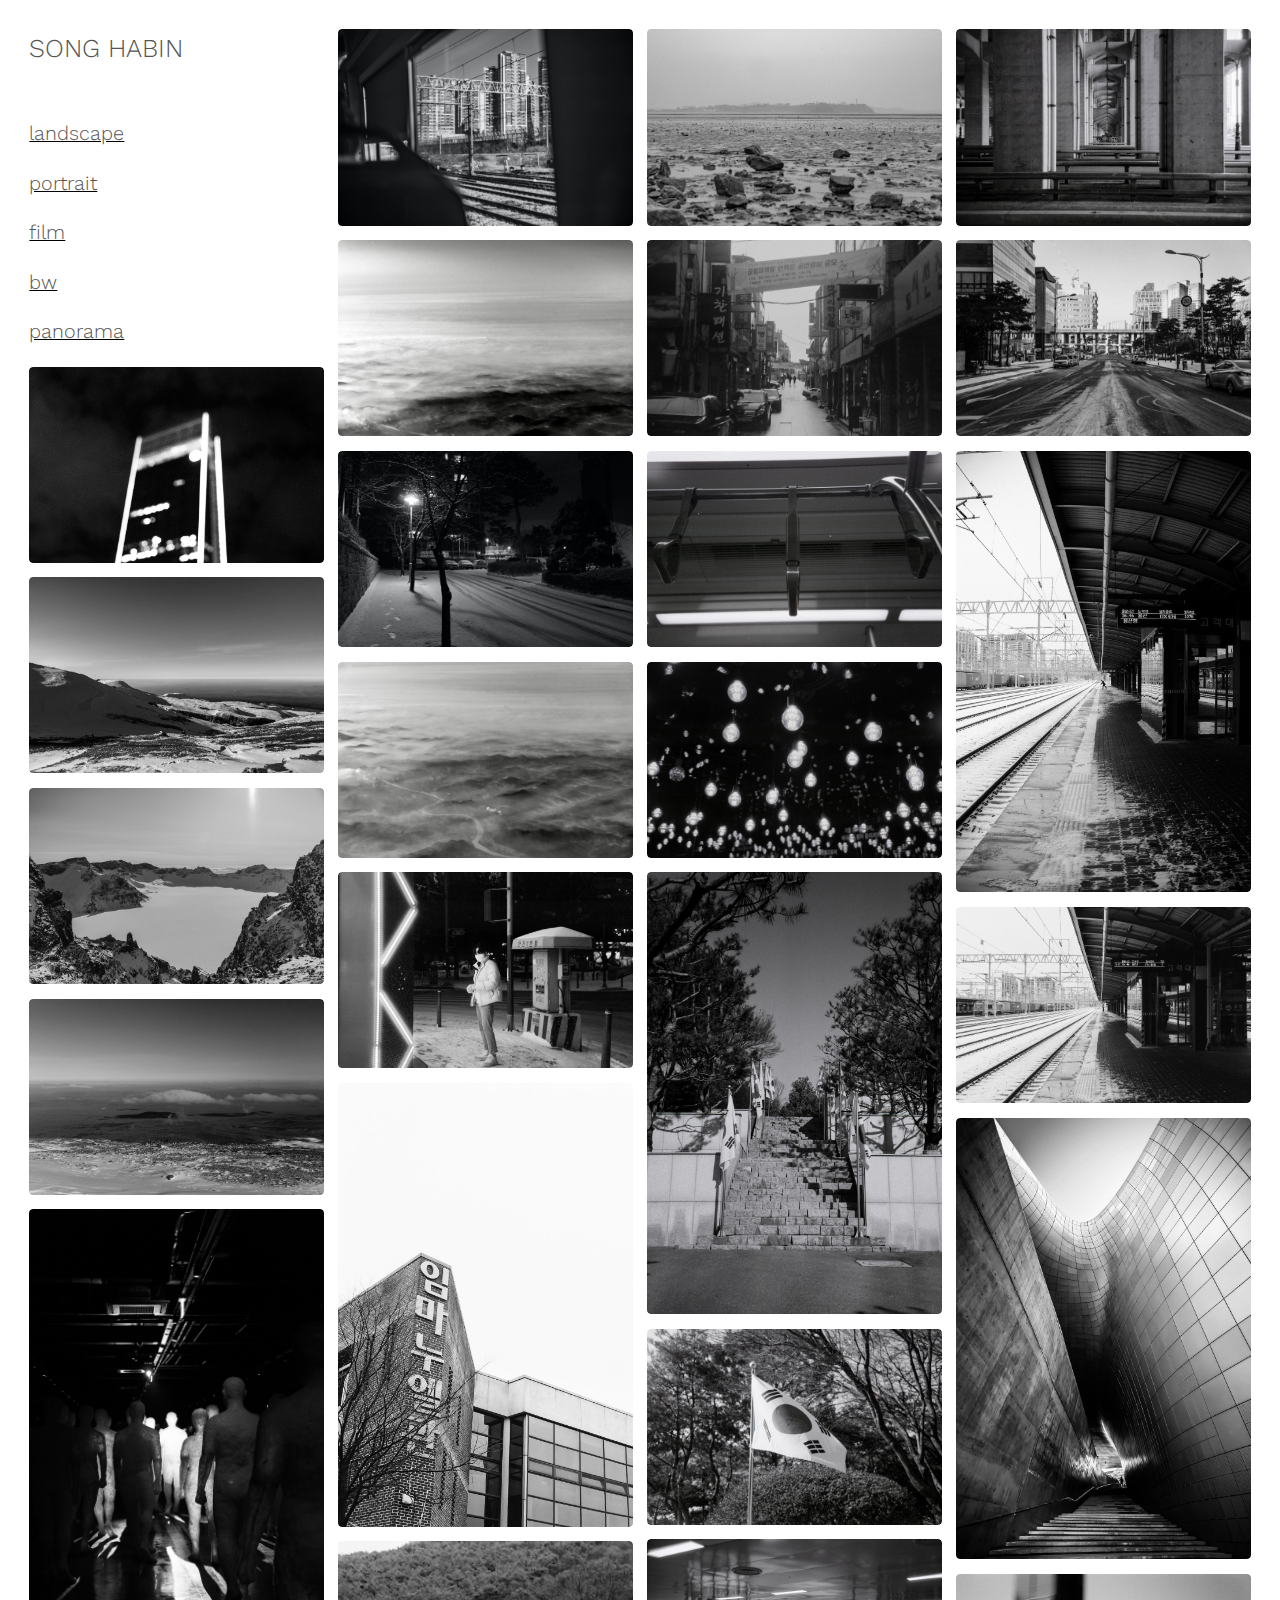
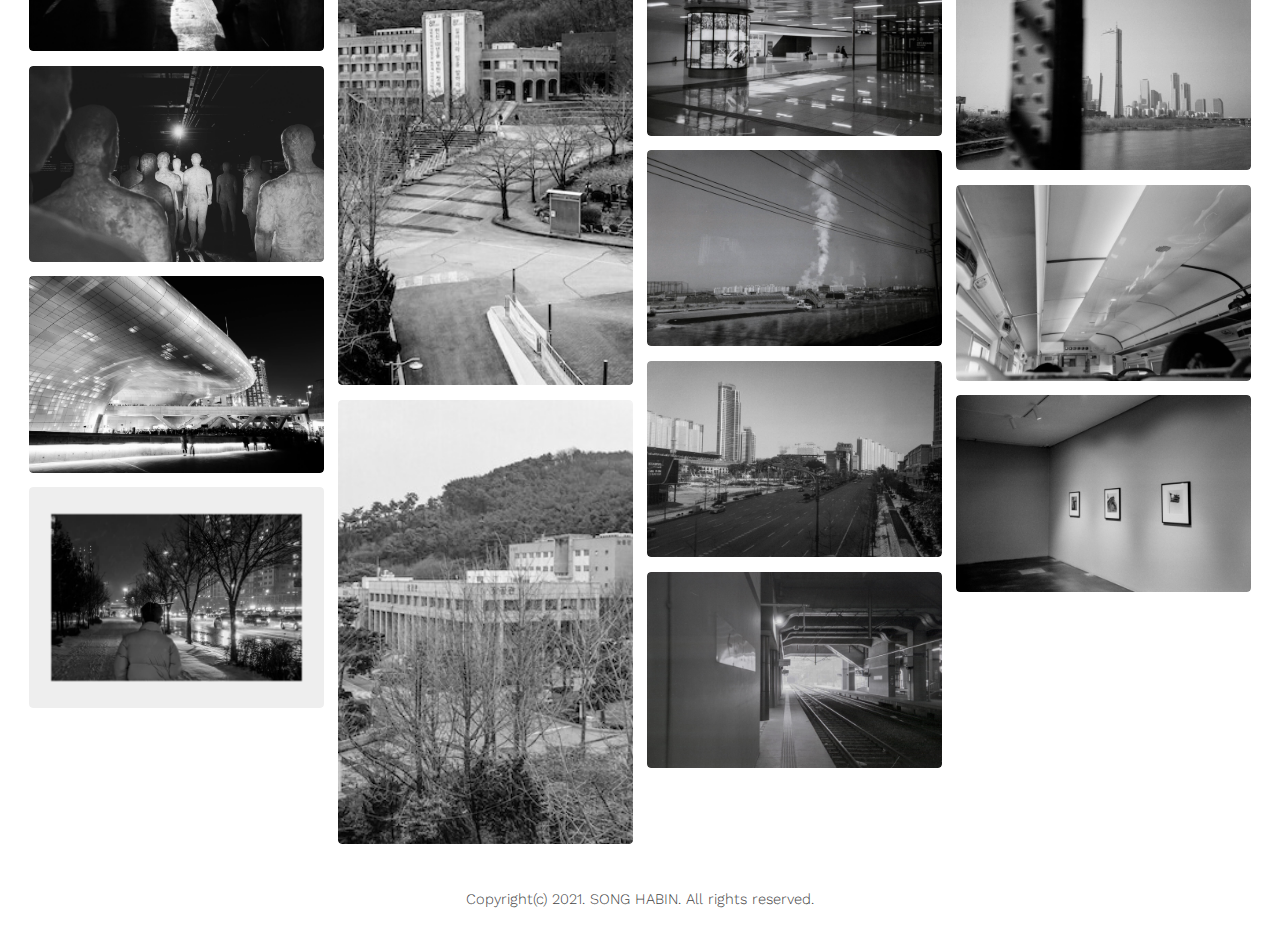
==== commit 4aa4bffa: "index" ====
--- a/index.html
+++ b/index.html
@@ -21,108 +21,124 @@
 				<div class="inner">
 					<div class="columns">
 						<h2>SONG HABIN<p></p></h2>
-                        <a href="index.html"><h3>landscape</h3></a>
+                        <a href="index1.html"><h3>landscape</h3></a>
                         <a href="index2.html"><h3>portrait</h3></a>
                         <a href="index3.html"><h3>film</h3></a>
                         <a href="index4.html"><h3>bw</h3></a>
                         <a href="index5.html"><h3>panorama</h3></a>
 
 						<!-- Column 1 (horizontal, vertical, horizontal, vertical) -->
-                            <div class="image fit">
-								<a href=""><img src="images/Landscape/02.jpg" alt="" /></a>
+							<div class="image fit">
+								<a href=""><img src="images/BW/01.jpg" alt="" /></a>
 							</div>
                             <div class="image fit">
-								<a href=""><img src="images/Landscape/03.jpg" alt="" /></a>
+								<a href=""><img src="images/BW/02.jpg" alt="" /></a>
 							</div>
                             <div class="image fit">
-								<a href=""><img src="images/Landscape/06.jpg" alt="" /></a>
+								<a href=""><img src="images/BW/03.jpg" alt="" /></a>
 							</div>
                             <div class="image fit">
-								<a href=""><img src="images/Landscape/07.jpg" alt="" /></a>
-							</div>
-							<div class="image fit">
-								<a href=""><img src="images/Landscape/08.jpg" alt="" /></a>
+								<a href=""><img src="images/BW/04.jpg" alt="" /></a>
 							</div>
                             <div class="image fit">
-								<a href=""><img src="images/Landscape/09.jpg" alt="" /></a>
+								<a href=""><img src="images/BW/06.jpg" alt="" /></a>
 							</div>
                             <div class="image fit">
-								<a href=""><img src="images/Landscape/010.jpg" alt="" /></a>
+								<a href=""><img src="images/BW/07.jpg" alt="" /></a>
 							</div>
                             <div class="image fit">
-								<a href=""><img src="images/Landscape/012.jpg" alt="" /></a>
+								<a href=""><img src="images/BW/08.jpg" alt="" /></a>
 							</div>
                             <div class="image fit">
-								<a href=""><img src="images/Landscape/013.jpg" alt="" /></a>
+								<a href=""><img src="images/BW/09.jpg" alt="" /></a>
+							</div>
+                            <div class="image fit">
+								<a href=""><img src="images/BW/010.jpg" alt="" /></a>
+							</div>
+                            <div class="image fit">
+								<a href=""><img src="images/BW/011.jpg" alt="" /></a>
+							</div>
+                            <div class="image fit">
+								<a href=""><img src="images/BW/012.jpg" alt="" /></a>
+							</div>
+                            <div class="image fit">
+								<a href=""><img src="images/BW/013.jpg" alt="" /></a>
+							</div>
+                            <div class="image fit">
+								<a href=""><img src="images/BW/014.jpg" alt="" /></a>
+							</div>
+                            <div class="image fit">
+								<a href=""><img src="images/BW/015.jpg" alt="" /></a>
+							</div>
+                            <div class="image fit">
+								<a href=""><img src="images/BW/016.jpg" alt="" /></a>
+							</div>
+                            <div class="image fit">
+								<a href=""><img src="images/BW/017.jpg" alt="" /></a>
+							</div>
+							
+                            <div class="image fit">
+								<a href=""><img src="images/BW/020.jpg" alt="" /></a>
+							</div>
+                            <div class="image fit">
+								<a href=""><img src="images/BW/027.jpg" alt="" /></a>
 							</div>
                             
                             <div class="image fit">
-								<a href=""><img src="images/Landscape/016.jpg" alt="" /></a>
+								<a href=""><img src="images/BW/030.jpg" alt="" /></a>
 							</div>
                             <div class="image fit">
-								<a href=""><img src="images/Landscape/017.jpg" alt="" /></a>
+								<a href=""><img src="images/BW/031.jpg" alt="" /></a>
 							</div>
                             <div class="image fit">
-								<a href=""><img src="images/Landscape/018.jpg" alt="" /></a>
+								<a href=""><img src="images/BW/032.jpg" alt="" /></a>
 							</div>
                             <div class="image fit">
-								<a href=""><img src="images/Landscape/019.jpg" alt="" /></a>
+								<a href=""><img src="images/BW/033.jpg" alt="" /></a>
 							</div>
                             <div class="image fit">
-								<a href=""><img src="images/Landscape/020.jpg" alt="" /></a>
+								<a href=""><img src="images/BW/034.jpg" alt="" /></a>
 							</div>
                             <div class="image fit">
-								<a href=""><img src="images/Landscape/021.jpg" alt="" /></a>
+								<a href=""><img src="images/BW/035.jpg" alt="" /></a>
 							</div>
                             <div class="image fit">
-								<a href=""><img src="images/Landscape/022.jpg" alt="" /></a>
+								<a href=""><img src="images/BW/036.jpg" alt="" /></a>
 							</div>
                             <div class="image fit">
-								<a href=""><img src="images/Landscape/023.jpg" alt="" /></a>
+								<a href=""><img src="images/BW/037.jpg" alt="" /></a>
 							</div>
                             <div class="image fit">
-								<a href=""><img src="images/Landscape/024.jpg" alt="" /></a>
+								<a href=""><img src="images/BW/038.jpg" alt="" /></a>
 							</div>
                             <div class="image fit">
-								<a href=""><img src="images/Landscape/025.jpg" alt="" /></a>
+								<a href=""><img src="images/BW/039.jpg" alt="" /></a>
 							</div>
                             <div class="image fit">
-								<a href=""><img src="images/Landscape/029.jpg" alt="" /></a>
+								<a href=""><img src="images/BW/040.jpg" alt="" /></a>
 							</div>
                             <div class="image fit">
-								<a href=""><img src="images/Landscape/031.jpg" alt="" /></a>
+								<a href=""><img src="images/BW/041.jpg" alt="" /></a>
+							</div>
+                            <div class="image fit">
+								<a href=""><img src="images/BW/042.jpg" alt="" /></a>
+							</div>
+                            <div class="image fit">
+								<a href=""><img src="images/BW/043.jpg" alt="" /></a>
+							</div>
+                            <div class="image fit">
+								<a href=""><img src="images/BW/044.jpg" alt="" /></a>
+							</div>
+                            <div class="image fit">
+								<a href=""><img src="images/BW/045.jpg" alt="" /></a>
 							</div>
                             
-                            <div class="image fit">
-								<a href=""><img src="images/Landscape/034.jpg" alt="" /></a>
-							</div>
-							<div class="image fit">
-								<a href=""><img src="images/Landscape/035.jpg" alt="" /></a>
-							</div>
-                            <div class="image fit">
-								<a href=""><img src="images/Landscape/037.jpg" alt="" /></a>
-							</div>
-                            <div class="image fit">
-								<a href=""><img src="images/Landscape/038.jpg" alt="" /></a>
-							</div>
-                            <div class="image fit">
-								<a href=""><img src="images/Landscape/040.jpg" alt="" /></a>
-							</div>
-                            <div class="image fit">
-								<a href=""><img src="images/Landscape/air.jpg" alt="" /></a>
-							</div>
-                            <div class="image fit">
-								<a href=""><img src="images/Landscape/041.jpg" alt="" /></a>
-							</div>
-                            <div class="image fit">
-								<a href=""><img src="images/Landscape/042.jpg" alt="" /></a>
-							</div>
                             
-							
 					</div>
 				</div>
 			</div>
         <p style="text-align:center;">Copyright(c) 2021. SONG HABIN. All rights reserved.</p>
+
 
 		<!-- Scripts -->
 			<script src="assets/js/jquery.min.js"></script>
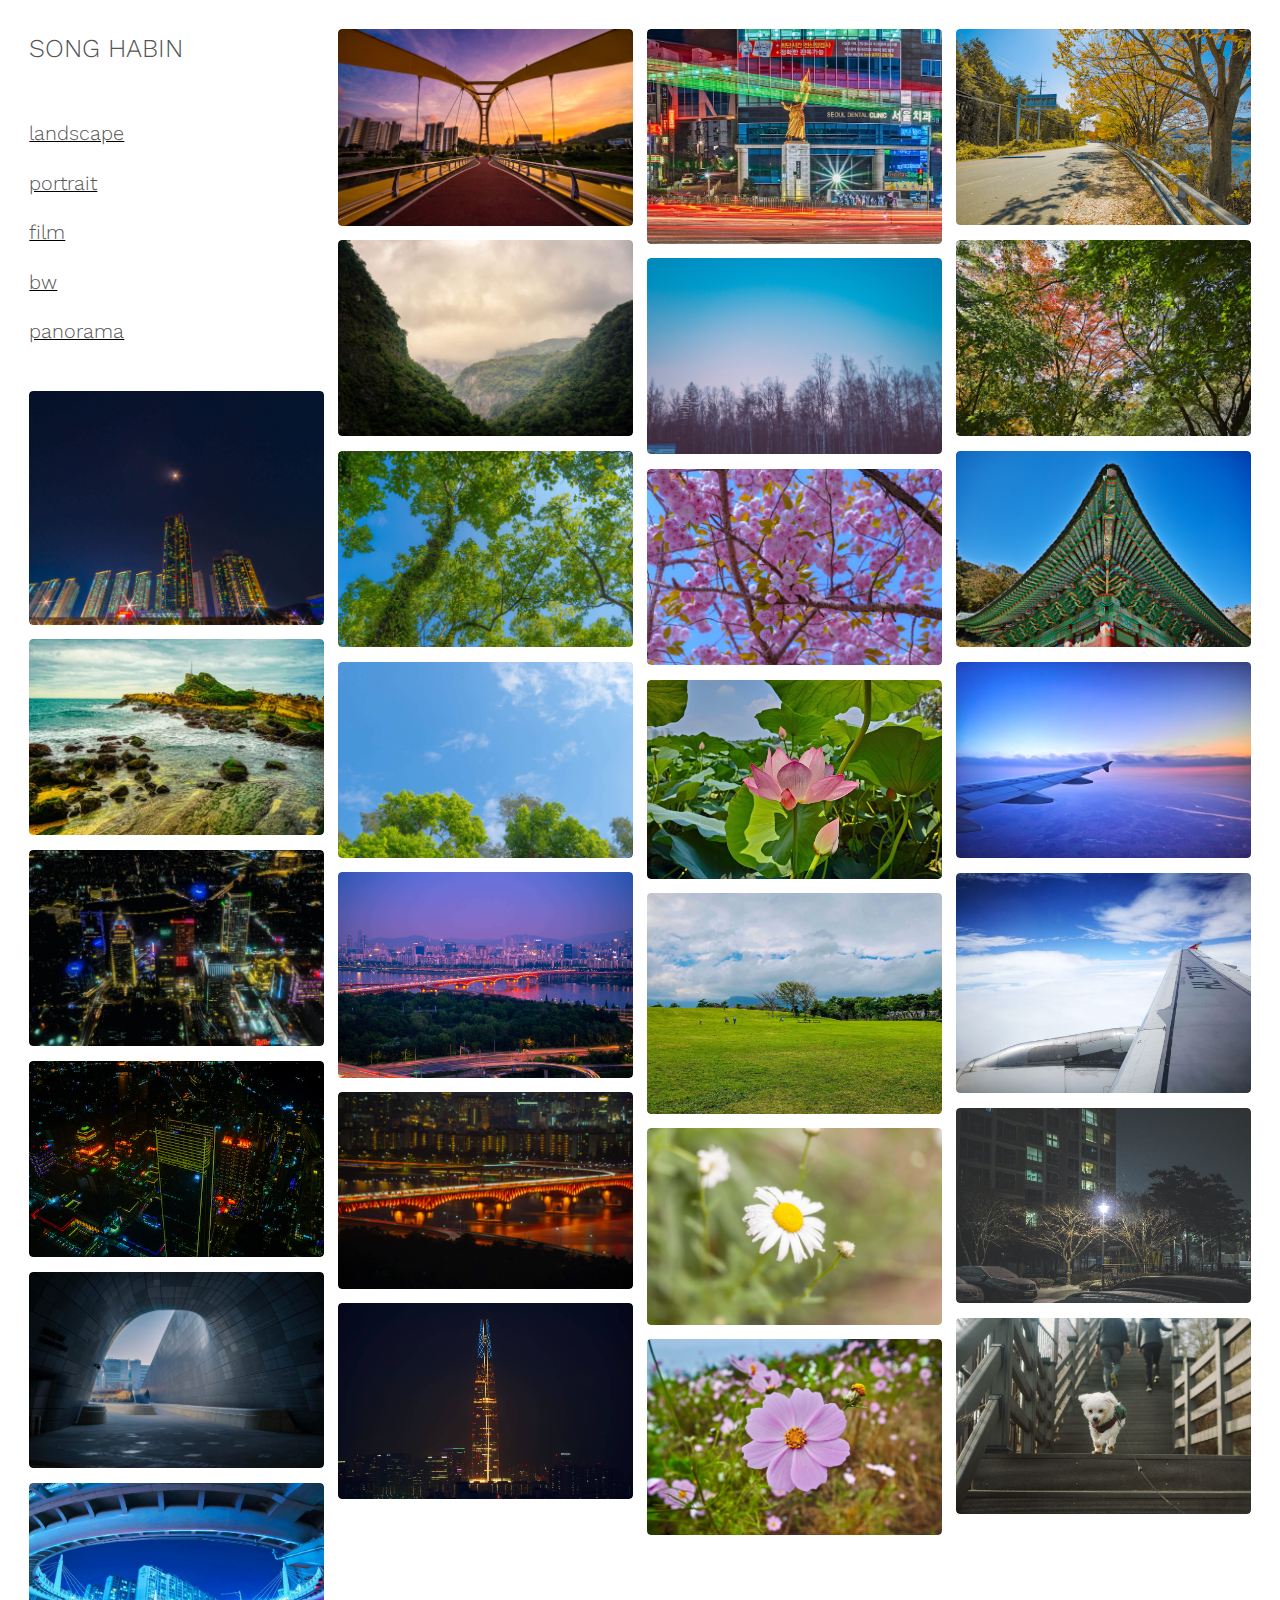
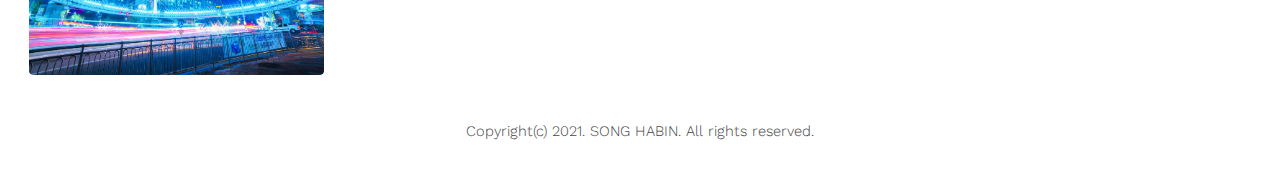
==== commit 339edf4f: "2020031" ====
--- a/index.html
+++ b/index.html
@@ -1,9 +1,4 @@
 <!DOCTYPE HTML>
-<!--
-	Radius by TEMPLATED
-	templated.co @templatedco
-	Released for free under the Creative Commons Attribution 3.0 license (templated.co/license)
--->
 <html>
 	<head>
 		<title>HABIN</title>
@@ -28,123 +23,106 @@
                         <a href="index5.html"><h3>panorama</h3></a>
 
 						<!-- Column 1 (horizontal, vertical, horizontal, vertical) -->
-							<div class="image fit">
-								<a href=""><img src="images/BW/01.jpg" alt="" /></a>
+                            <div class="image fit">
+								<a href=""><img src="images/Landscape/00.jpg" alt="" /></a>
 							</div>
                             <div class="image fit">
-								<a href=""><img src="images/BW/02.jpg" alt="" /></a>
+								<a href=""><img src="images/Landscape/03.jpg" alt="" /></a>
 							</div>
                             <div class="image fit">
-								<a href=""><img src="images/BW/03.jpg" alt="" /></a>
+								<a href=""><img src="images/Landscape/06.jpg" alt="" /></a>
 							</div>
                             <div class="image fit">
-								<a href=""><img src="images/BW/04.jpg" alt="" /></a>
+								<a href=""><img src="images/Landscape/07.jpg" alt="" /></a>
+							</div>
+							<div class="image fit">
+								<a href=""><img src="images/Landscape/08.jpg" alt="" /></a>
 							</div>
                             <div class="image fit">
-								<a href=""><img src="images/BW/06.jpg" alt="" /></a>
+								<a href=""><img src="images/Landscape/09.jpg" alt="" /></a>
 							</div>
                             <div class="image fit">
-								<a href=""><img src="images/BW/07.jpg" alt="" /></a>
+								<a href=""><img src="images/Landscape/010.jpg" alt="" /></a>
 							</div>
                             <div class="image fit">
-								<a href=""><img src="images/BW/08.jpg" alt="" /></a>
-							</div>
-                            <div class="image fit">
-								<a href=""><img src="images/BW/09.jpg" alt="" /></a>
-							</div>
-                            <div class="image fit">
-								<a href=""><img src="images/BW/010.jpg" alt="" /></a>
-							</div>
-                            <div class="image fit">
-								<a href=""><img src="images/BW/011.jpg" alt="" /></a>
-							</div>
-                            <div class="image fit">
-								<a href=""><img src="images/BW/012.jpg" alt="" /></a>
-							</div>
-                            <div class="image fit">
-								<a href=""><img src="images/BW/013.jpg" alt="" /></a>
-							</div>
-                            <div class="image fit">
-								<a href=""><img src="images/BW/014.jpg" alt="" /></a>
-							</div>
-                            <div class="image fit">
-								<a href=""><img src="images/BW/015.jpg" alt="" /></a>
-							</div>
-                            <div class="image fit">
-								<a href=""><img src="images/BW/016.jpg" alt="" /></a>
-							</div>
-                            <div class="image fit">
-								<a href=""><img src="images/BW/017.jpg" alt="" /></a>
-							</div>
-							
-                            <div class="image fit">
-								<a href=""><img src="images/BW/020.jpg" alt="" /></a>
-							</div>
-                            <div class="image fit">
-								<a href=""><img src="images/BW/027.jpg" alt="" /></a>
+								<a href=""><img src="images/Landscape/012.jpg" alt="" /></a>
 							</div>
                             
                             <div class="image fit">
-								<a href=""><img src="images/BW/030.jpg" alt="" /></a>
+								<a href=""><img src="images/Landscape/016.jpg" alt="" /></a>
 							</div>
                             <div class="image fit">
-								<a href=""><img src="images/BW/031.jpg" alt="" /></a>
+								<a href=""><img src="images/Landscape/017.jpg" alt="" /></a>
 							</div>
                             <div class="image fit">
-								<a href=""><img src="images/BW/032.jpg" alt="" /></a>
+								<a href=""><img src="images/Landscape/018.jpg" alt="" /></a>
 							</div>
                             <div class="image fit">
-								<a href=""><img src="images/BW/033.jpg" alt="" /></a>
+								<a href=""><img src="images/Landscape/019.jpg" alt="" /></a>
 							</div>
                             <div class="image fit">
-								<a href=""><img src="images/BW/034.jpg" alt="" /></a>
+								<a href=""><img src="images/Landscape/020.jpg" alt="" /></a>
 							</div>
                             <div class="image fit">
-								<a href=""><img src="images/BW/035.jpg" alt="" /></a>
+								<a href=""><img src="images/Landscape/021.jpg" alt="" /></a>
 							</div>
                             <div class="image fit">
-								<a href=""><img src="images/BW/036.jpg" alt="" /></a>
+								<a href=""><img src="images/Landscape/022.jpg" alt="" /></a>
 							</div>
                             <div class="image fit">
-								<a href=""><img src="images/BW/037.jpg" alt="" /></a>
+								<a href=""><img src="images/Landscape/023.jpg" alt="" /></a>
 							</div>
                             <div class="image fit">
-								<a href=""><img src="images/BW/038.jpg" alt="" /></a>
+								<a href=""><img src="images/Landscape/024.jpg" alt="" /></a>
 							</div>
                             <div class="image fit">
-								<a href=""><img src="images/BW/039.jpg" alt="" /></a>
+								<a href=""><img src="images/Landscape/025.jpg" alt="" /></a>
 							</div>
                             <div class="image fit">
-								<a href=""><img src="images/BW/040.jpg" alt="" /></a>
+								<a href=""><img src="images/Landscape/029.jpg" alt="" /></a>
 							</div>
                             <div class="image fit">
-								<a href=""><img src="images/BW/041.jpg" alt="" /></a>
+								<a href=""><img src="images/Landscape/031.jpg" alt="" /></a>
+							</div>
+                            
+                            <div class="image fit">
+								<a href=""><img src="images/Landscape/034.jpg" alt="" /></a>
+							</div>
+							<div class="image fit">
+								<a href=""><img src="images/Landscape/035.jpg" alt="" /></a>
 							</div>
                             <div class="image fit">
-								<a href=""><img src="images/BW/042.jpg" alt="" /></a>
+								<a href=""><img src="images/Landscape/037.jpg" alt="" /></a>
 							</div>
                             <div class="image fit">
-								<a href=""><img src="images/BW/043.jpg" alt="" /></a>
+								<a href=""><img src="images/Landscape/038.jpg" alt="" /></a>
 							</div>
                             <div class="image fit">
-								<a href=""><img src="images/BW/044.jpg" alt="" /></a>
+								<a href=""><img src="images/Landscape/040.jpg" alt="" /></a>
 							</div>
                             <div class="image fit">
-								<a href=""><img src="images/BW/045.jpg" alt="" /></a>
+								<a href=""><img src="images/Landscape/air.jpg" alt="" /></a>
+							</div>
+                            <div class="image fit">
+								<a href=""><img src="images/Landscape/041.jpg" alt="" /></a>
+							</div>
+                            <div class="image fit">
+								<a href=""><img src="images/Landscape/042.jpg" alt="" /></a>
 							</div>
                             
-                            
+							
 					</div>
 				</div>
 			</div>
         <p style="text-align:center;">Copyright(c) 2021. SONG HABIN. All rights reserved.</p>
-
 
 		<!-- Scripts -->
 			<script src="assets/js/jquery.min.js"></script>
 			<script src="assets/js/skel.min.js"></script>
 			<script src="assets/js/util.js"></script>
 			<script src="assets/js/main.js"></script>
+            
+        
 
 	</body>
 </html>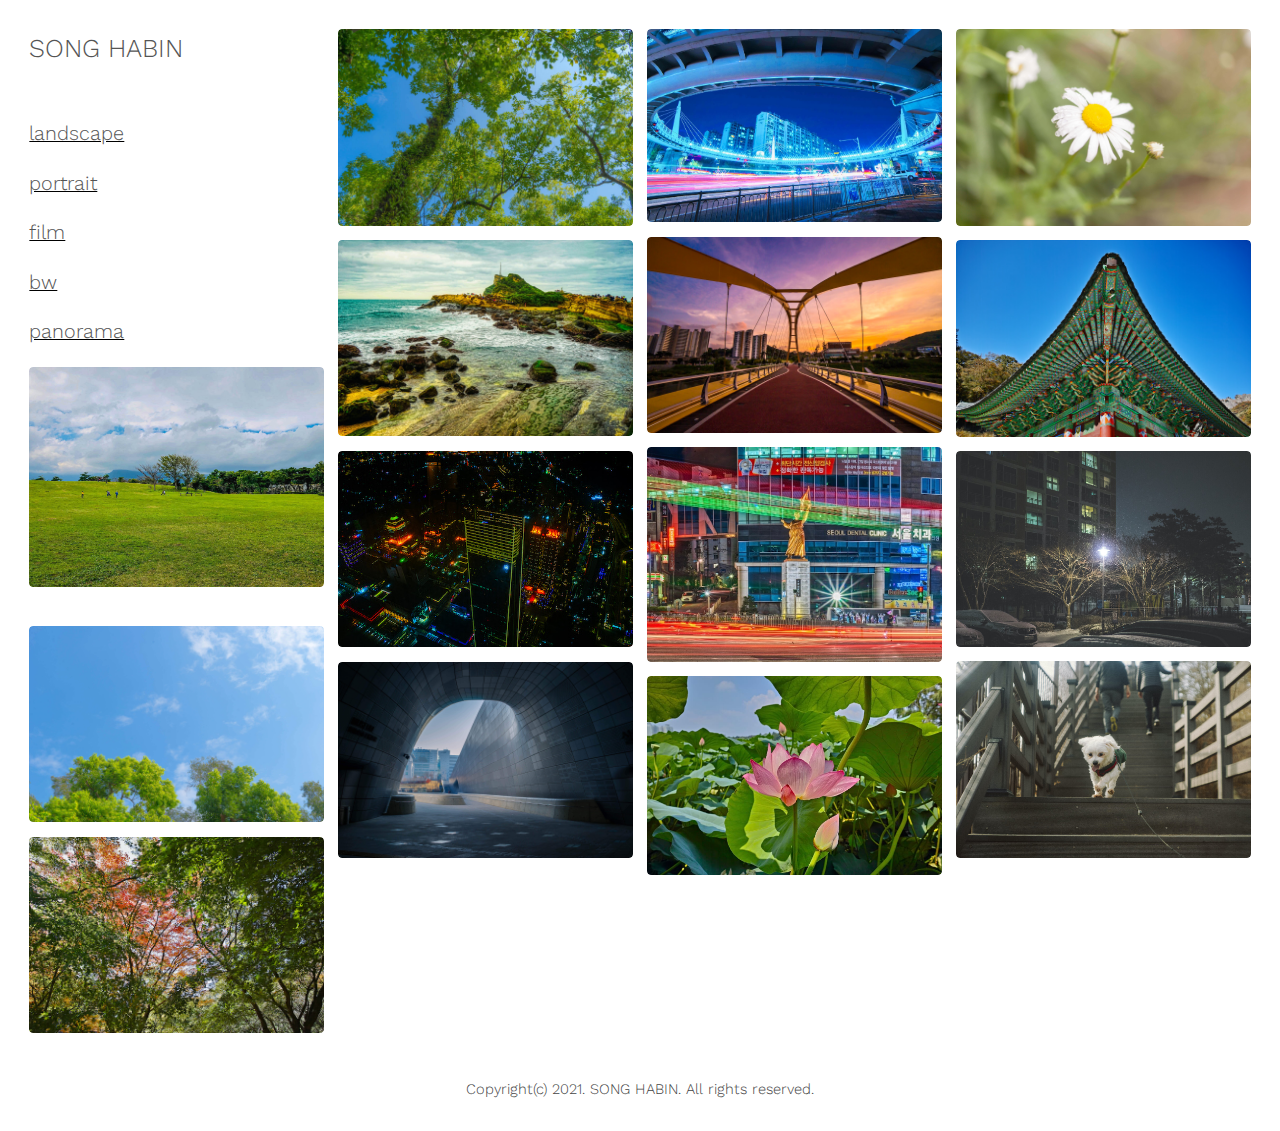
==== commit 5c770e82: "photo_change" ====
--- a/index.html
+++ b/index.html
@@ -24,16 +24,22 @@
 
 						<!-- Column 1 (horizontal, vertical, horizontal, vertical) -->
                             <div class="image fit">
+								<a href=""><img src="images/Landscape/029.jpg" alt="" /></a>
+							</div>
+                            <div class="image fit">
 								<a href=""><img src="images/Landscape/00.jpg" alt="" /></a>
 							</div>
                             <div class="image fit">
-								<a href=""><img src="images/Landscape/03.jpg" alt="" /></a>
+								<a href=""><img src="images/Landscape/018.jpg" alt="" /></a>
+							</div>
+                            <div class="image fit">
+								<a href=""><img src="images/Landscape/037.jpg" alt="" /></a>
+							</div>
+                            <div class="image fit">
+								<a href=""><img src="images/Landscape/017.jpg" alt="" /></a>
 							</div>
                             <div class="image fit">
 								<a href=""><img src="images/Landscape/06.jpg" alt="" /></a>
-							</div>
-                            <div class="image fit">
-								<a href=""><img src="images/Landscape/07.jpg" alt="" /></a>
 							</div>
 							<div class="image fit">
 								<a href=""><img src="images/Landscape/08.jpg" alt="" /></a>
@@ -48,60 +54,22 @@
 								<a href=""><img src="images/Landscape/012.jpg" alt="" /></a>
 							</div>
                             
-                            <div class="image fit">
-								<a href=""><img src="images/Landscape/016.jpg" alt="" /></a>
-							</div>
-                            <div class="image fit">
-								<a href=""><img src="images/Landscape/017.jpg" alt="" /></a>
-							</div>
-                            <div class="image fit">
-								<a href=""><img src="images/Landscape/018.jpg" alt="" /></a>
-							</div>
-                            <div class="image fit">
-								<a href=""><img src="images/Landscape/019.jpg" alt="" /></a>
-							</div>
-                            <div class="image fit">
-								<a href=""><img src="images/Landscape/020.jpg" alt="" /></a>
-							</div>
-                            <div class="image fit">
-								<a href=""><img src="images/Landscape/021.jpg" alt="" /></a>
-							</div>
+                            
+
+                            
                             <div class="image fit">
 								<a href=""><img src="images/Landscape/022.jpg" alt="" /></a>
 							</div>
-                            <div class="image fit">
-								<a href=""><img src="images/Landscape/023.jpg" alt="" /></a>
-							</div>
-                            <div class="image fit">
-								<a href=""><img src="images/Landscape/024.jpg" alt="" /></a>
-							</div>
+                            
                             <div class="image fit">
 								<a href=""><img src="images/Landscape/025.jpg" alt="" /></a>
 							</div>
-                            <div class="image fit">
-								<a href=""><img src="images/Landscape/029.jpg" alt="" /></a>
-							</div>
+                            
                             <div class="image fit">
 								<a href=""><img src="images/Landscape/031.jpg" alt="" /></a>
 							</div>
-                            
-                            <div class="image fit">
-								<a href=""><img src="images/Landscape/034.jpg" alt="" /></a>
-							</div>
-							<div class="image fit">
-								<a href=""><img src="images/Landscape/035.jpg" alt="" /></a>
-							</div>
-                            <div class="image fit">
-								<a href=""><img src="images/Landscape/037.jpg" alt="" /></a>
-							</div>
                             <div class="image fit">
 								<a href=""><img src="images/Landscape/038.jpg" alt="" /></a>
-							</div>
-                            <div class="image fit">
-								<a href=""><img src="images/Landscape/040.jpg" alt="" /></a>
-							</div>
-                            <div class="image fit">
-								<a href=""><img src="images/Landscape/air.jpg" alt="" /></a>
 							</div>
                             <div class="image fit">
 								<a href=""><img src="images/Landscape/041.jpg" alt="" /></a>
